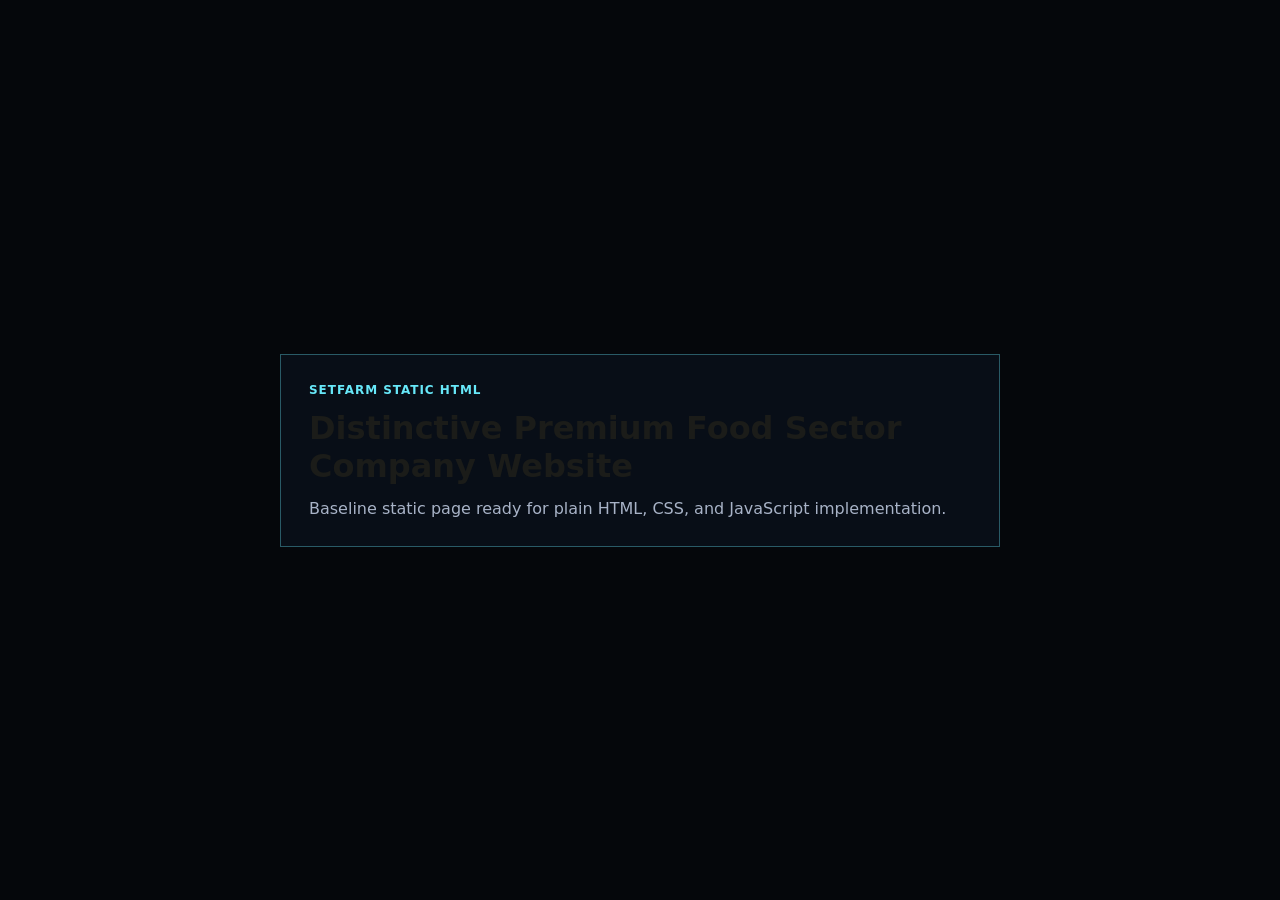
==== index.html @ d5cd7741 "chore: scaffold static html app" ====
<!doctype html>
<html lang="en">
  <head>
    <meta charset="UTF-8" />
    <meta name="viewport" content="width=device-width, initial-scale=1.0" />
    <title>Distinctive Premium Food Sector Company Website</title>
    <link rel="stylesheet" href="assets/css/styles.css" />
  </head>
  <body>
    <main data-setfarm-root="baseline" data-testid="setfarm-app-root" class="app-shell">
      <section class="hero">
        <p class="eyebrow">Setfarm Static HTML</p>
        <h1>Distinctive Premium Food Sector Company Website</h1>
        <p class="summary">Baseline static page ready for plain HTML, CSS, and JavaScript implementation.</p>
      </section>
    </main>
    <script src="assets/js/app.js" defer></script>
    <script src="assets/js/test-bridge.js" defer></script>
  </body>
</html>
---- assets/css/styles.css ----
@import "../../stitch/design-tokens.css";

:root {
  color-scheme: dark;
  font-family: var(--font-family-base, ui-sans-serif, system-ui, -apple-system, BlinkMacSystemFont, "Segoe UI", sans-serif);
  background: var(--color-background, #05070b);
  color: var(--color-on-background, #e5f7ff);
}

* {
  box-sizing: border-box;
}

body {
  margin: 0;
  min-width: 320px;
  min-height: 100vh;
  background: #05070b;
}

.app-shell {
  min-height: 100vh;
  display: grid;
  place-items: center;
  padding: 32px;
}

.hero {
  width: min(720px, 100%);
  border: 1px solid rgba(103, 232, 249, 0.35);
  background: rgba(9, 16, 26, 0.82);
  padding: 28px;
}

.eyebrow {
  margin: 0 0 12px;
  color: #67e8f9;
  font-size: 12px;
  font-weight: 800;
  letter-spacing: 0.08em;
  text-transform: uppercase;
}

h1 {
  margin: 0;
  font-size: 32px;
}

.summary {
  margin: 14px 0 0;
  color: #a8b3c7;
}
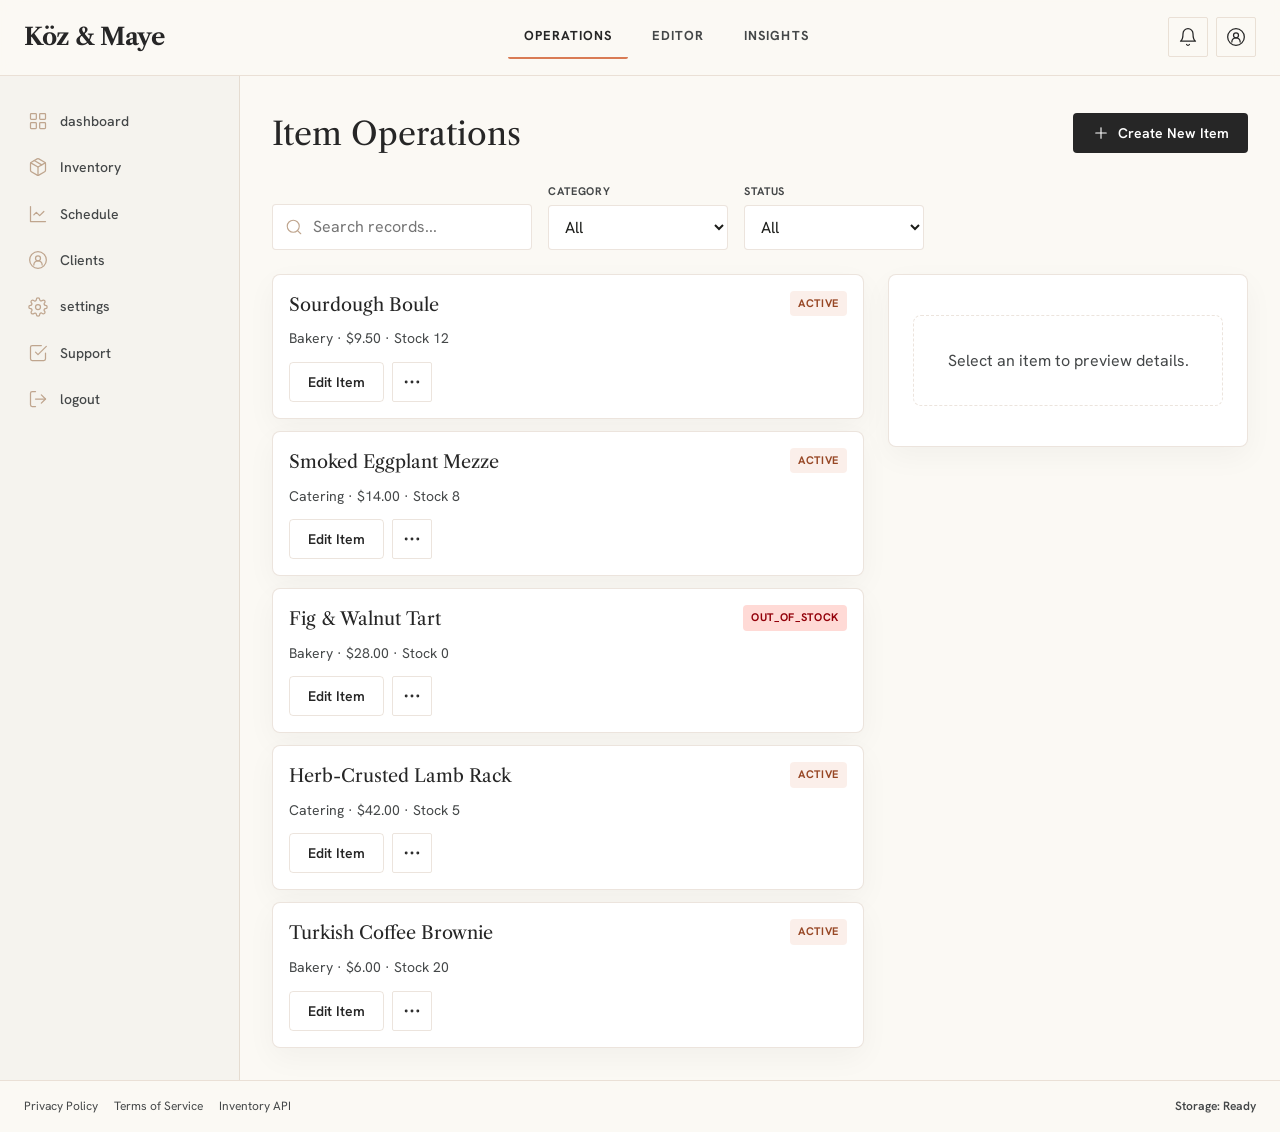
==== commit 00750c78: "feat: US-001 - Distinctive Premium Food Sector Company Website - app shell, state and persistence" ====
--- a/index.html
+++ b/index.html
@@ -4,16 +4,23 @@
     <meta charset="UTF-8" />
     <meta name="viewport" content="width=device-width, initial-scale=1.0" />
     <title>Distinctive Premium Food Sector Company Website</title>
+    <link rel="preconnect" href="https://fonts.googleapis.com" />
+    <link rel="preconnect" href="https://fonts.gstatic.com" crossorigin />
+    <link
+      href="https://fonts.googleapis.com/css2?family=Hanken+Grotesk:wght@400;500;600;700&family=Libre+Caslon+Text:wght@400;700&display=swap"
+      rel="stylesheet"
+    />
     <link rel="stylesheet" href="assets/css/styles.css" />
   </head>
   <body>
-    <main data-setfarm-root="baseline" data-testid="setfarm-app-root" class="app-shell">
-      <section class="hero">
-        <p class="eyebrow">Setfarm Static HTML</p>
-        <h1>Distinctive Premium Food Sector Company Website</h1>
-        <p class="summary">Baseline static page ready for plain HTML, CSS, and JavaScript implementation.</p>
-      </section>
-    </main>
+    <main data-setfarm-root="baseline" data-testid="setfarm-app-root" class="app-shell"></main>
+
+    <script id="fixture-data" type="application/json">
+{"items":[{"id":"item-1","name":"Sourdough Boule","category":"Bakery","price":9.5,"description":"Naturally leavened sourdough with a crackling crust and tender, tangy crumb. Fermented 24 hours.","stock":12,"featured":true,"status":"active","updatedAt":"2026-06-24T10:00:00.000Z"},{"id":"item-2","name":"Smoked Eggplant Mezze","category":"Catering","price":14,"description":"Charred eggplant whipped with tahini, lemon, and garlic, finished with pomegranate molasses.","stock":8,"featured":false,"status":"active","updatedAt":"2026-06-23T14:30:00.000Z"},{"id":"item-3","name":"Fig & Walnut Tart","category":"Bakery","price":28,"description":"Seasonal figs, caramelized walnuts, and frangipane in an all-butter pastry shell.","stock":0,"featured":true,"status":"out_of_stock","updatedAt":"2026-06-22T09:15:00.000Z"},{"id":"item-4","name":"Herb-Crusted Lamb Rack","category":"Catering","price":42,"description":"Frenched lamb rack with rosemary, thyme, and sumac crust, served with root vegetable jus.","stock":5,"featured":false,"status":"active","updatedAt":"2026-06-21T16:45:00.000Z"},{"id":"item-5","name":"Turkish Coffee Brownie","category":"Bakery","price":6,"description":"Dense dark chocolate brownie spiked with cardamom and topped with mocha glaze.","stock":20,"featured":false,"status":"active","updatedAt":"2026-06-20T11:20:00.000Z"}],"categories":["Bakery","Catering","Pantry"],"activity":[{"id":"evt-1","type":"update","message":"Sourdough Boule stock updated","timestamp":"2026-06-24T10:05:00.000Z"},{"id":"evt-2","type":"create","message":"Fig & Walnut Tart added to menu","timestamp":"2026-06-22T09:20:00.000Z"},{"id":"evt-3","type":"error","message":"Inventory sync failed - retry scheduled","timestamp":"2026-06-21T08:00:00.000Z"}],"preferences":{"defaultCategory":"All","sortBy":"updatedAt"}}
+    </script>
+
+    <script src="assets/js/distinctive-premium-food-sector-company-website.storage.js" defer></script>
+    <script src="assets/js/distinctive-premium-food-sector-company-website.state.js" defer></script>
     <script src="assets/js/app.js" defer></script>
     <script src="assets/js/test-bridge.js" defer></script>
   </body>
--- a/assets/css/styles.css
+++ b/assets/css/styles.css
@@ -1,52 +1,656 @@
 @import "../../stitch/design-tokens.css";
 
 :root {
-  color-scheme: dark;
-  font-family: var(--font-family-base, ui-sans-serif, system-ui, -apple-system, BlinkMacSystemFont, "Segoe UI", sans-serif);
-  background: var(--color-background, #05070b);
-  color: var(--color-on-background, #e5f7ff);
+  color-scheme: light;
+  font-family: "Hanken Grotesk", ui-sans-serif, system-ui, -apple-system, BlinkMacSystemFont, "Segoe UI", sans-serif;
+  background: var(--color-background, #fbf9f4);
+  color: var(--color-on-background, #1b1c19);
+  --font-display: "Libre Caslon Text", Georgia, serif;
+  --color-cream: #fbf9f4;
+  --color-charcoal: #262626;
+  --color-terracotta: #d97b54;
+  --color-oat: #bfa58e;
+  --color-outline: rgba(191, 165, 142, 0.3);
+  --shadow-soft: 0 10px 30px rgba(38, 38, 38, 0.04);
 }
 
 * {
   box-sizing: border-box;
+}
+
+html {
+  scroll-behavior: smooth;
 }
 
 body {
   margin: 0;
   min-width: 320px;
   min-height: 100vh;
-  background: #05070b;
+  background: var(--color-cream);
+  color: var(--color-on-background);
+  font-size: 16px;
+  line-height: 1.6;
+}
+
+body::before {
+  content: "";
+  position: fixed;
+  inset: 0;
+  pointer-events: none;
+  background-image: url("data:image/svg+xml,%3Csvg viewBox='0 0 200 200' xmlns='http://www.w3.org/2000/svg'%3E%3Cfilter id='noiseFilter'%3E%3CfeTurbulence type='fractalNoise' baseFrequency='0.65' numOctaves='3' stitchTiles='stitch'/%3E%3C/filter%3E%3Crect width='100%25' height='100%25' filter='url(%23noiseFilter)' opacity='0.02'/%3E%3C/svg%3E");
+  opacity: 0.5;
+  z-index: -1;
 }
 
 .app-shell {
   min-height: 100vh;
-  display: grid;
-  place-items: center;
-  padding: 32px;
-}
-
-.hero {
-  width: min(720px, 100%);
-  border: 1px solid rgba(103, 232, 249, 0.35);
-  background: rgba(9, 16, 26, 0.82);
-  padding: 28px;
-}
-
-.eyebrow {
-  margin: 0 0 12px;
-  color: #67e8f9;
-  font-size: 12px;
-  font-weight: 800;
+  display: flex;
+  flex-direction: column;
+}
+
+.app-layout {
+  display: flex;
+  flex-direction: column;
+  min-height: 100vh;
+}
+
+.app-header {
+  position: sticky;
+  top: 0;
+  z-index: 10;
+  display: flex;
+  align-items: center;
+  justify-content: space-between;
+  gap: 24px;
+  padding: 16px 24px;
+  background: rgba(251, 249, 244, 0.92);
+  backdrop-filter: blur(8px);
+  border-bottom: 1px solid var(--color-outline);
+}
+
+.app-brand {
+  font-family: var(--font-display);
+  font-size: 24px;
+  font-weight: 700;
+  color: var(--color-charcoal);
+  letter-spacing: -0.02em;
+}
+
+.app-top-nav {
+  display: flex;
+  gap: 8px;
+}
+
+.app-nav-link {
+  display: inline-flex;
+  align-items: center;
+  padding: 10px 16px;
+  color: var(--color-on-surface-variant, #444748);
+  text-decoration: none;
+  font-size: 13px;
+  font-weight: 700;
   letter-spacing: 0.08em;
   text-transform: uppercase;
-}
-
-h1 {
+  border-radius: var(--radius-DEFAULT, 0.125rem);
+  transition: color 0.15s ease, border-color 0.15s ease;
+  border-bottom: 2px solid transparent;
+}
+
+.app-nav-link:hover,
+.app-nav-link.is-active {
+  color: var(--color-charcoal);
+  border-bottom-color: var(--color-terracotta);
+}
+
+.app-header-actions {
+  display: flex;
+  align-items: center;
+  gap: 8px;
+}
+
+.icon-button {
+  display: inline-flex;
+  align-items: center;
+  justify-content: center;
+  width: 40px;
+  height: 40px;
+  padding: 0;
+  background: transparent;
+  border: 1px solid var(--color-outline);
+  border-radius: var(--radius-DEFAULT, 0.125rem);
+  color: var(--color-charcoal);
+  cursor: pointer;
+  transition: background 0.15s ease, border-color 0.15s ease;
+}
+
+.icon-button:hover {
+  background: var(--color-surface-container, #f0eee9);
+  border-color: var(--color-oat);
+}
+
+.icon-button svg {
+  width: 20px;
+  height: 20px;
+}
+
+.app-body {
+  display: grid;
+  grid-template-columns: 240px 1fr;
+  flex: 1;
+}
+
+.app-sidebar {
+  background: var(--color-surface-container-low, #f5f3ee);
+  border-right: 1px solid var(--color-outline);
+  padding: 24px 16px;
+}
+
+.app-sidebar-nav {
+  display: flex;
+  flex-direction: column;
+  gap: 4px;
+}
+
+.app-sidebar-link {
+  display: flex;
+  align-items: center;
+  gap: 12px;
+  padding: 10px 12px;
+  color: var(--color-on-surface-variant, #444748);
+  text-decoration: none;
+  font-size: 14px;
+  font-weight: 500;
+  border-radius: var(--radius-DEFAULT, 0.125rem);
+  transition: background 0.15s ease, color 0.15s ease;
+}
+
+.app-sidebar-link:hover {
+  background: var(--color-surface-container, #f0eee9);
+  color: var(--color-charcoal);
+}
+
+.app-sidebar-link svg {
+  width: 20px;
+  height: 20px;
+  color: var(--color-oat);
+}
+
+.app-main {
+  padding: 32px;
+  overflow-y: auto;
+}
+
+.app-footer {
+  display: flex;
+  justify-content: space-between;
+  align-items: center;
+  gap: 16px;
+  padding: 16px 24px;
+  border-top: 1px solid var(--color-outline);
+  font-size: 12px;
+  color: var(--color-on-surface-variant, #444748);
+}
+
+.app-footer-links {
+  display: flex;
+  gap: 16px;
+}
+
+.app-footer-link {
+  color: var(--color-on-surface-variant, #444748);
+  text-decoration: none;
+}
+
+.app-footer-link:hover {
+  color: var(--color-charcoal);
+  text-decoration: underline;
+}
+
+.app-storage-status {
+  font-weight: 600;
+  text-transform: capitalize;
+}
+
+.app-error-banner {
+  display: flex;
+  justify-content: space-between;
+  align-items: center;
+  gap: 12px;
+  padding: 12px 16px;
+  margin-bottom: 16px;
+  background: var(--color-error-container, #ffdad6);
+  color: var(--color-on-error-container, #93000a);
+  border-left: 4px solid var(--color-error, #ba1a1a);
+  border-radius: var(--radius-DEFAULT, 0.125rem);
+}
+
+.app-error-close {
+  display: inline-flex;
+  align-items: center;
+  justify-content: center;
+  width: 28px;
+  height: 28px;
+  padding: 0;
+  background: transparent;
+  border: none;
+  color: var(--color-on-error-container, #93000a);
+  cursor: pointer;
+}
+
+.surface {
+  display: flex;
+  flex-direction: column;
+  gap: 24px;
+}
+
+.surface-toolbar {
+  display: flex;
+  justify-content: space-between;
+  align-items: center;
+  gap: 16px;
+}
+
+.surface-title {
   margin: 0;
+  font-family: var(--font-display);
   font-size: 32px;
-}
-
-.summary {
-  margin: 14px 0 0;
-  color: #a8b3c7;
-}
+  font-weight: 400;
+  color: var(--color-charcoal);
+}
+
+.btn {
+  display: inline-flex;
+  align-items: center;
+  justify-content: center;
+  gap: 8px;
+  padding: 10px 18px;
+  font-family: inherit;
+  font-size: 14px;
+  font-weight: 600;
+  border-radius: 4px;
+  border: 1px solid transparent;
+  cursor: pointer;
+  transition: background 0.15s ease, border-color 0.15s ease, color 0.15s ease;
+}
+
+.btn svg {
+  width: 18px;
+  height: 18px;
+}
+
+.btn-primary {
+  background: var(--color-charcoal);
+  color: #ffffff;
+}
+
+.btn-primary:hover {
+  background: #3d3d3d;
+}
+
+.btn-secondary {
+  background: transparent;
+  color: var(--color-terracotta);
+  border-color: transparent;
+  border-bottom: 2px solid var(--color-terracotta);
+  border-radius: 4px 4px 0 0;
+}
+
+.btn-secondary:hover {
+  background: rgba(217, 123, 84, 0.08);
+}
+
+.btn-text {
+  background: transparent;
+  color: var(--color-charcoal);
+  border-color: var(--color-outline);
+}
+
+.btn-text:hover {
+  background: var(--color-surface-container, #f0eee9);
+}
+
+.filters-row {
+  display: flex;
+  flex-wrap: wrap;
+  gap: 16px;
+  align-items: flex-end;
+}
+
+.search-field {
+  display: flex;
+  align-items: center;
+  gap: 8px;
+  padding: 8px 12px;
+  background: #ffffff;
+  border: 1px solid var(--color-outline);
+  border-radius: 4px;
+  min-width: 260px;
+}
+
+.search-field svg {
+  width: 18px;
+  height: 18px;
+  color: var(--color-oat);
+  flex-shrink: 0;
+}
+
+.search-field input {
+  border: none;
+  background: transparent;
+  outline: none;
+  font: inherit;
+  color: var(--color-on-background);
+  width: 100%;
+}
+
+.filter-select {
+  display: flex;
+  flex-direction: column;
+  gap: 4px;
+}
+
+.filter-label {
+  font-size: 11px;
+  font-weight: 700;
+  letter-spacing: 0.08em;
+  text-transform: uppercase;
+  color: var(--color-on-surface-variant, #444748);
+}
+
+.form-input,
+.filter-select select {
+  padding: 10px 12px;
+  background: #ffffff;
+  border: 1px solid var(--color-outline);
+  border-radius: 4px;
+  font: inherit;
+  color: var(--color-on-background);
+  outline: none;
+  min-width: 180px;
+}
+
+.form-input:focus,
+.search-field:focus-within,
+.filter-select select:focus {
+  border-bottom-color: var(--color-terracotta);
+}
+
+.operations-content {
+  display: grid;
+  grid-template-columns: 1fr 360px;
+  gap: 24px;
+}
+
+.records-list {
+  display: flex;
+  flex-direction: column;
+  gap: 12px;
+}
+
+.record-card {
+  padding: 16px;
+  background: #ffffff;
+  border: 1px solid var(--color-outline);
+  border-radius: 8px;
+  box-shadow: var(--shadow-soft);
+  cursor: pointer;
+  transition: border-color 0.15s ease, box-shadow 0.15s ease;
+}
+
+.record-card:hover,
+.record-card.is-selected {
+  border-color: var(--color-oat);
+  box-shadow: 0 10px 30px rgba(38, 38, 38, 0.08);
+}
+
+.record-card-header {
+  display: flex;
+  justify-content: space-between;
+  align-items: flex-start;
+  gap: 12px;
+  margin-bottom: 8px;
+}
+
+.record-name {
+  margin: 0;
+  font-family: var(--font-display);
+  font-size: 18px;
+  font-weight: 400;
+  color: var(--color-charcoal);
+}
+
+.record-status {
+  font-size: 11px;
+  font-weight: 700;
+  letter-spacing: 0.06em;
+  text-transform: uppercase;
+  padding: 4px 8px;
+  border-radius: 4px;
+}
+
+.status-active {
+  background: rgba(217, 123, 84, 0.12);
+  color: #974725;
+}
+
+.status-out_of_stock {
+  background: var(--color-error-container, #ffdad6);
+  color: var(--color-on-error-container, #93000a);
+}
+
+.record-meta {
+  margin: 0 0 12px;
+  font-size: 14px;
+  color: var(--color-on-surface-variant, #444748);
+}
+
+.record-actions {
+  display: flex;
+  gap: 8px;
+}
+
+.item-preview {
+  position: sticky;
+  top: 88px;
+  padding: 24px;
+  background: #ffffff;
+  border: 1px solid var(--color-outline);
+  border-radius: 8px;
+  box-shadow: var(--shadow-soft);
+}
+
+.preview-title {
+  margin: 0 0 8px;
+  font-family: var(--font-display);
+  font-size: 24px;
+}
+
+.preview-meta,
+.preview-description,
+.preview-stock {
+  margin: 0 0 12px;
+  color: var(--color-on-surface-variant, #444748);
+}
+
+.empty-state,
+.empty-preview {
+  padding: 32px;
+  text-align: center;
+  color: var(--color-on-surface-variant, #444748);
+  background: #ffffff;
+  border: 1px dashed var(--color-outline);
+  border-radius: 8px;
+}
+
+.editor-form {
+  max-width: 720px;
+  display: flex;
+  flex-direction: column;
+  gap: 20px;
+}
+
+.form-group {
+  display: flex;
+  flex-direction: column;
+  gap: 6px;
+}
+
+.form-label {
+  font-size: 11px;
+  font-weight: 700;
+  letter-spacing: 0.08em;
+  text-transform: uppercase;
+  color: var(--color-on-surface-variant, #444748);
+}
+
+.form-textarea {
+  min-height: 120px;
+  resize: vertical;
+}
+
+.checkbox-field {
+  display: flex;
+  align-items: center;
+  gap: 10px;
+  cursor: pointer;
+}
+
+.form-checkbox {
+  width: 18px;
+  height: 18px;
+  accent-color: var(--color-charcoal);
+}
+
+.checkbox-label {
+  font-size: 14px;
+}
+
+.form-actions {
+  display: flex;
+  gap: 12px;
+  margin-top: 8px;
+}
+
+.metrics-row {
+  display: grid;
+  grid-template-columns: repeat(4, 1fr);
+  gap: 16px;
+}
+
+.metric-card {
+  padding: 20px;
+  background: #ffffff;
+  border: 1px solid var(--color-outline);
+  border-radius: 8px;
+  box-shadow: var(--shadow-soft);
+}
+
+.metric-value {
+  font-family: var(--font-display);
+  font-size: 32px;
+  color: var(--color-charcoal);
+}
+
+.metric-label {
+  font-size: 12px;
+  font-weight: 700;
+  letter-spacing: 0.06em;
+  text-transform: uppercase;
+  color: var(--color-on-surface-variant, #444748);
+}
+
+.insights-content {
+  display: grid;
+  grid-template-columns: 1fr 1fr;
+  gap: 24px;
+}
+
+.insights-panel {
+  padding: 24px;
+  background: #ffffff;
+  border: 1px solid var(--color-outline);
+  border-radius: 8px;
+  box-shadow: var(--shadow-soft);
+}
+
+.panel-title {
+  margin: 0 0 16px;
+  font-family: var(--font-display);
+  font-size: 20px;
+}
+
+.activity-list {
+  list-style: none;
+  margin: 0;
+  padding: 0;
+  display: flex;
+  flex-direction: column;
+  gap: 12px;
+}
+
+.activity-item {
+  display: flex;
+  flex-direction: column;
+  gap: 2px;
+  padding-bottom: 12px;
+  border-bottom: 1px solid var(--color-outline);
+}
+
+.activity-item:last-child {
+  border-bottom: none;
+  padding-bottom: 0;
+}
+
+.activity-type {
+  font-size: 11px;
+  font-weight: 700;
+  letter-spacing: 0.06em;
+  text-transform: uppercase;
+  color: var(--color-oat);
+}
+
+.activity-message {
+  font-size: 14px;
+  color: var(--color-on-surface-variant, #444748);
+}
+
+.insights-hint {
+  color: var(--color-on-surface-variant, #444748);
+}
+
+@media (max-width: 1024px) {
+  .app-body {
+    grid-template-columns: 1fr;
+  }
+
+  .app-sidebar {
+    display: none;
+  }
+
+  .operations-content,
+  .insights-content,
+  .metrics-row {
+    grid-template-columns: 1fr;
+  }
+}
+
+@media (max-width: 640px) {
+  .app-header {
+    flex-wrap: wrap;
+    gap: 12px;
+  }
+
+  .app-top-nav {
+    order: 3;
+    width: 100%;
+    justify-content: center;
+  }
+
+  .app-main {
+    padding: 20px;
+  }
+
+  .surface-title {
+    font-size: 24px;
+  }
+}
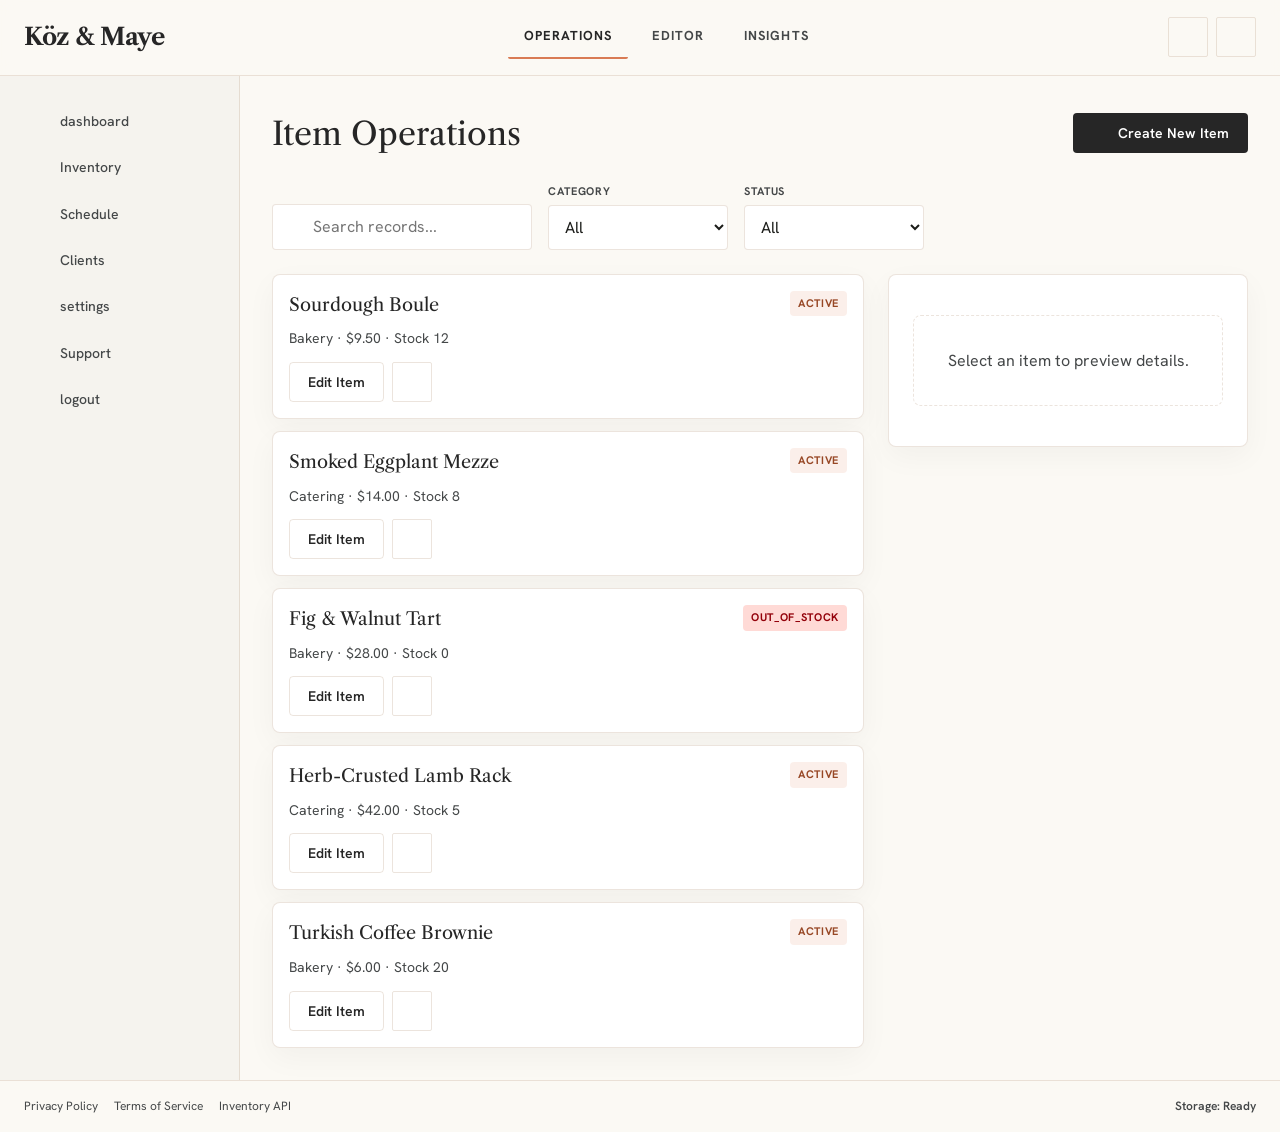
==== commit c1c9692a: "feat: US-003 - Distinctive Premium Food Sector Company Website - Insights - Distinctive Premium Food" ====
(no text change in the page or its own stylesheets)
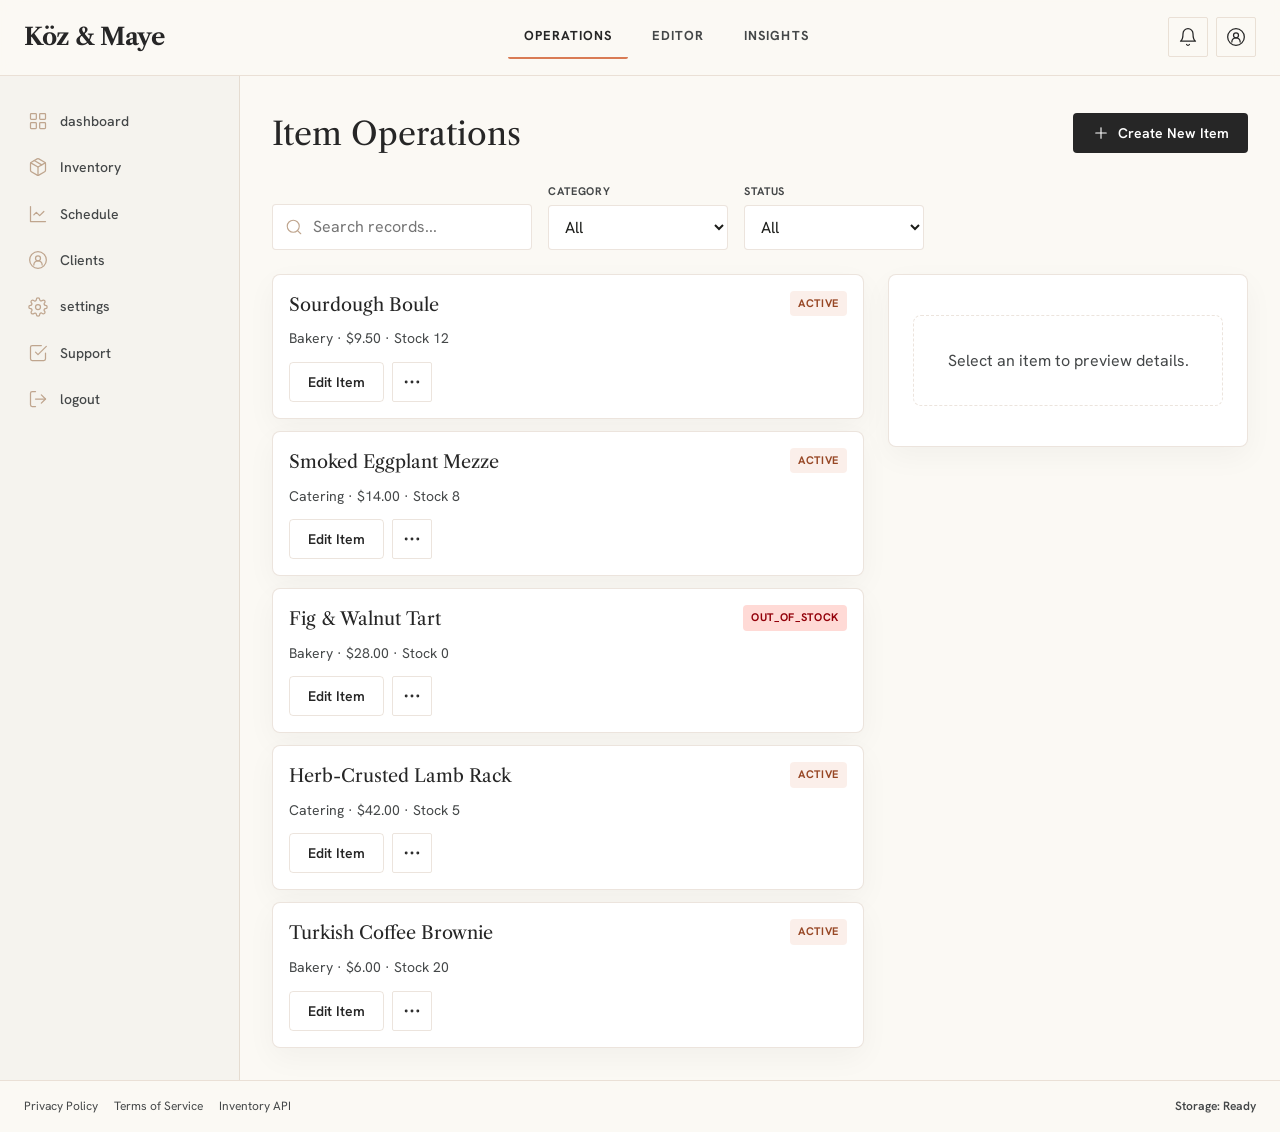
==== commit 37289986: "feat: US-003 - Distinctive Premium Food Sector Company Website - Insights - Distinctive Premium Food" ====
--- a/index.html
+++ b/index.html
@@ -22,6 +22,8 @@
     <script src="assets/js/distinctive-premium-food-sector-company-website.storage.js" defer></script>
     <script src="assets/js/distinctive-premium-food-sector-company-website.state.js" defer></script>
     <script src="assets/js/app.js" defer></script>
+    <script src="assets/js/us-003/act_filter_insights.js" defer></script>
+    <script src="assets/js/us-003/act_export_summary.js" defer></script>
     <script src="assets/js/test-bridge.js" defer></script>
   </body>
 </html>
